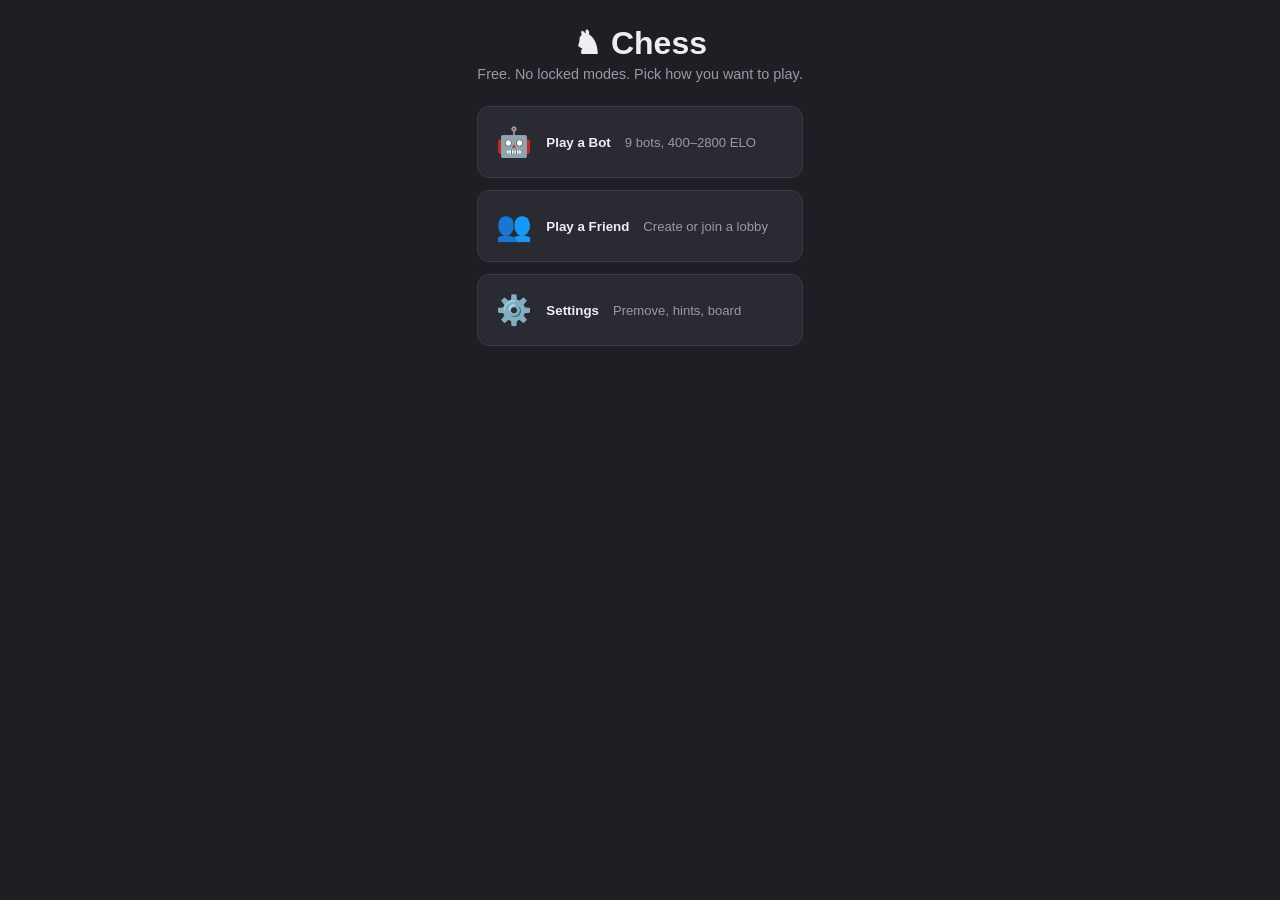
==== index (1).html @ f9cc3b91 "Add files via upload" ====
<!DOCTYPE html>
<html lang="en">
<head>
<meta charset="UTF-8">
<meta name="viewport" content="width=device-width, initial-scale=1.0">
<title>Chess</title>
<link rel="stylesheet" href="style.css">
</head>
<body>

<!-- ============ DASHBOARD ============ -->
<div id="screen-dashboard" class="screen">
  <div class="wrap">
    <h1>♞ Chess</h1>
    <p class="subtitle">Free. No locked modes. Pick how you want to play.</p>
    <div class="card-grid">
      <button class="big-card" data-nav="screen-bot-select">
        <span class="card-icon">🤖</span>
        <span class="card-title">Play a Bot</span>
        <span class="card-desc">9 bots, 400–2800 ELO</span>
      </button>
      <button class="big-card" data-nav="screen-lobby">
        <span class="card-icon">👥</span>
        <span class="card-title">Play a Friend</span>
        <span class="card-desc">Create or join a lobby</span>
      </button>
      <button class="big-card" data-nav="screen-settings">
        <span class="card-icon">⚙️</span>
        <span class="card-title">Settings</span>
        <span class="card-desc">Premove, hints, board</span>
      </button>
    </div>
  </div>
</div>

<!-- ============ BOT SELECT ============ -->
<div id="screen-bot-select" class="screen hidden">
  <div class="wrap">
    <button class="back-btn" data-nav="screen-dashboard">&larr; Back</button>
    <h2>Choose a bot</h2>
    <div id="bot-list" class="bot-list"></div>
  </div>
</div>

<!-- ============ LOBBY ============ -->
<div id="screen-lobby" class="screen hidden">
  <div class="wrap">
    <button class="back-btn" data-nav="screen-dashboard">&larr; Back</button>
    <h2>Play a Friend</h2>
    <p class="subtitle">Pass-and-play on one device, or match PINs across two devices — you each play your own moves on your own board.</p>

    <div class="lobby-tabs">
      <button class="tab-btn active" data-tab="create">Create Lobby</button>
      <button class="tab-btn" data-tab="join">Enter Lobby PIN</button>
    </div>

    <div id="tab-create" class="tab-panel">
      <label class="field-label">Game mode</label>
      <div class="mode-row">
        <button class="mode-btn active" data-mode="normal">Normal Chess</button>
        <button class="mode-btn" data-mode="chaos-locked">⚡ Chaos Mode <span class="lock">🔒</span></button>
      </div>
      <p id="chaos-note" class="hint-text hidden">
        Chaos Mode is visible to both players once unlocked — it's a house-rule variant, not a secret.
      </p>
      <button id="create-lobby-btn" class="primary-btn">Create Lobby</button>
      <div id="lobby-pin-display" class="pin-display hidden"></div>
    </div>

    <div id="tab-join" class="tab-panel hidden">
      <label class="field-label">Enter the PIN your friend gave you</label>
      <input id="join-pin-input" class="pin-input" maxlength="4" placeholder="0000" inputmode="numeric">
      <button id="join-lobby-btn" class="primary-btn">Join</button>
    </div>
  </div>
</div>

<!-- Chaos unlock modal -->
<div id="chaos-unlock-modal" class="modal hidden">
  <div class="modal-content">
    <p>Chaos Mode needs an early-access code.</p>
    <input id="chaos-code-input" class="pin-input" maxlength="4" placeholder="0000" inputmode="numeric">
    <div class="modal-actions">
      <button id="chaos-unlock-cancel" class="secondary-btn">Cancel</button>
      <button id="chaos-unlock-submit" class="primary-btn">Unlock</button>
    </div>
    <p id="chaos-unlock-error" class="error-text hidden">Wrong code.</p>
  </div>
</div>

<!-- Chaos side-assignment modal (shown once unlocked) -->
<div id="chaos-assign-modal" class="modal hidden">
  <div class="modal-content">
    <p>Who gets Chaos Mode? (It'll be shown on-screen to both players.)</p>
    <div class="modal-actions">
      <button id="chaos-assign-white" class="secondary-btn">White only</button>
      <button id="chaos-assign-black" class="secondary-btn">Black only</button>
      <button id="chaos-assign-both" class="secondary-btn">Both</button>
    </div>
  </div>
</div>

<!-- ============ SETTINGS ============ -->
<div id="screen-settings" class="screen hidden">
  <div class="wrap">
    <button class="back-btn" data-nav="screen-dashboard">&larr; Back</button>
    <h2>Settings</h2>

    <div class="settings-list">
      <div class="setting-row">
        <div>
          <div class="setting-title">Allow premove</div>
          <div class="setting-desc">Queue your next move during the bot's turn — it fires automatically on your turn if still legal.</div>
        </div>
        <label class="switch"><input type="checkbox" id="setting-premove"><span class="slider"></span></label>
      </div>

      <div class="setting-row">
        <div>
          <div class="setting-title">Show best move</div>
          <div class="setting-desc">Draws an arrow for the engine's top suggestion on every turn.</div>
        </div>
        <label class="switch"><input type="checkbox" id="setting-hints"><span class="slider"></span></label>
      </div>

      <div class="setting-row">
        <div>
          <div class="setting-title">Auto-flip board</div>
          <div class="setting-desc">Board flips to face whoever's turn it is (local friend games).</div>
        </div>
        <label class="switch"><input type="checkbox" id="setting-autoflip"></label>
      </div>

      <div class="setting-row">
        <div>
          <div class="setting-title">Board theme</div>
          <div class="setting-desc">Change the square colors.</div>
        </div>
        <select id="setting-theme">
          <option value="classic">Classic brown</option>
          <option value="green">Tournament green</option>
          <option value="blue">Ice blue</option>
          <option value="gray">Slate gray</option>
        </select>
      </div>
    </div>
  </div>
</div>

<!-- ============ GAME ============ -->
<div id="screen-game" class="screen hidden">
  <div class="wrap">
    <button class="back-btn" data-nav="screen-dashboard">&larr; Leave game</button>

    <div id="chaos-banner" class="chaos-banner hidden"></div>

    <div class="status-bar">
      <span id="turn-indicator">White to move</span>
      <span id="check-indicator"></span>
    </div>

    <div id="board-wrap" class="board-wrap">
      <div id="board" class="board"></div>
      <svg id="hint-overlay" class="hint-overlay" viewBox="0 0 800 800"></svg>
    </div>

    <div class="controls">
      <button id="undo-btn">Undo</button>
      <button id="reset-btn">New Game</button>
    </div>

    <div class="panels">
      <div class="panel">
        <h3>Captured by White</h3>
        <div id="captured-by-white" class="captured-row"></div>
      </div>
      <div class="panel">
        <h3>Captured by Black</h3>
        <div id="captured-by-black" class="captured-row"></div>
      </div>
    </div>

    <ol id="move-list" class="move-list"></ol>
  </div>
</div>

<!-- Promotion dialog -->
<div id="promotion-modal" class="modal hidden">
  <div class="modal-content">
    <p>Promote pawn to:</p>
    <div class="promotion-choices" id="promotion-choices"></div>
  </div>
</div>

<!-- Game over modal -->
<div id="gameover-modal" class="modal hidden">
  <div class="modal-content">
    <p id="gameover-text">Game over</p>
    <div class="modal-actions">
      <button id="gameover-rematch" class="primary-btn">Rematch</button>
      <button id="gameover-dashboard" class="secondary-btn">Dashboard</button>
    </div>
  </div>
</div>

<script src="rules.js"></script>
<script src="bot.js"></script>
<script src="app.js"></script>
</body>
</html>
---- style.css ----
:root {
  --light-square: #f0d9b5;
  --dark-square: #b58863;
  --board-border: #3a2b1d;
  --highlight-move: rgba(80, 160, 80, 0.55);
  --highlight-select: rgba(255, 215, 0, 0.55);
  --highlight-check: rgba(220, 60, 60, 0.65);
  --highlight-last: rgba(80, 130, 220, 0.35);
  --bg: #1e1e24;
  --panel-bg: #2a2a33;
  --panel-bg-2: #34343f;
  --text: #eceef1;
  --muted: #9a9aa5;
  --accent: #5b8def;
  --danger: #e05b5b;
  --chaos: #c44dff;
}

[data-theme="green"]  { --light-square: #eeeed2; --dark-square: #769656; }
[data-theme="blue"]   { --light-square: #dce8f2; --dark-square: #5b86a8; }
[data-theme="gray"]   { --light-square: #e3e3e3; --dark-square: #7a7a7a; }

* { box-sizing: border-box; }

body {
  margin: 0;
  padding: 24px 16px 60px;
  background: var(--bg);
  color: var(--text);
  font-family: -apple-system, BlinkMacSystemFont, "Segoe UI", Roboto, Helvetica, Arial, sans-serif;
  display: flex;
  justify-content: center;
}

.wrap { width: 100%; max-width: 560px; }
.screen.hidden { display: none; }

h1 { text-align: center; margin: 0 0 4px; font-weight: 600; }
h2 { margin: 0 0 14px; font-weight: 600; }
.subtitle { text-align: center; color: var(--muted); margin: 0 0 24px; font-size: 0.9rem; }

/* ---------- Dashboard ---------- */
.card-grid { display: flex; flex-direction: column; gap: 12px; }

.big-card {
  display: flex;
  align-items: center;
  gap: 14px;
  background: var(--panel-bg);
  border: 1px solid #3a3a46;
  border-radius: 12px;
  padding: 18px;
  color: var(--text);
  cursor: pointer;
  text-align: left;
}
.big-card:hover { background: var(--panel-bg-2); }
.card-icon { font-size: 1.8rem; }
.card-title { font-weight: 600; display: block; }
.card-desc { color: var(--muted); font-size: 0.82rem; display: block; }
.big-card > span:not(.card-icon) { display: flex; flex-direction: column; }

.back-btn {
  background: none; border: none; color: var(--accent);
  font-size: 0.9rem; cursor: pointer; padding: 0; margin-bottom: 14px;
}

/* ---------- Bot list ---------- */
.bot-list { display: flex; flex-direction: column; gap: 8px; }
.bot-row {
  display: flex; align-items: center; justify-content: space-between;
  background: var(--panel-bg); border-radius: 10px; padding: 12px 16px; cursor: pointer;
}
.bot-row:hover { background: var(--panel-bg-2); }
.bot-name { font-weight: 600; }
.bot-elo { color: var(--accent); font-size: 0.85rem; font-weight: 600; }

/* ---------- Lobby ---------- */
.lobby-tabs { display: flex; gap: 6px; margin-bottom: 18px; }
.tab-btn {
  flex: 1; background: var(--panel-bg); border: none; color: var(--muted);
  padding: 10px; border-radius: 8px; cursor: pointer; font-size: 0.9rem;
}
.tab-btn.active { background: var(--accent); color: white; }
.tab-panel.hidden { display: none; }

.field-label { display: block; font-size: 0.85rem; color: var(--muted); margin-bottom: 8px; }

.mode-row { display: flex; gap: 8px; margin-bottom: 8px; }
.mode-btn {
  flex: 1; background: var(--panel-bg); border: 1px solid #3a3a46; color: var(--text);
  padding: 12px; border-radius: 8px; cursor: pointer; font-size: 0.9rem;
}
.mode-btn.active { border-color: var(--accent); background: var(--panel-bg-2); }
.mode-btn .lock { margin-left: 4px; opacity: 0.7; }

.hint-text { color: var(--muted); font-size: 0.8rem; margin: 4px 0 16px; }
.error-text { color: var(--danger); font-size: 0.85rem; margin-top: 8px; }

.primary-btn {
  width: 100%; background: var(--accent); border: none; color: white;
  padding: 12px; border-radius: 8px; font-size: 0.95rem; cursor: pointer; margin-top: 10px;
}
.secondary-btn {
  background: var(--panel-bg-2); border: 1px solid #45454f; color: var(--text);
  padding: 10px 16px; border-radius: 8px; cursor: pointer; font-size: 0.9rem;
}

.pin-display {
  margin-top: 16px; text-align: center; background: var(--panel-bg);
  border-radius: 10px; padding: 16px;
}
.pin-display .pin-value { font-size: 2rem; letter-spacing: 0.3em; font-weight: 700; }

.pin-input {
  width: 100%; font-size: 1.4rem; text-align: center; letter-spacing: 0.3em;
  padding: 10px; border-radius: 8px; border: 1px solid #45454f;
  background: var(--panel-bg); color: var(--text);
}

/* ---------- Settings ---------- */
.settings-list { display: flex; flex-direction: column; gap: 14px; }
.setting-row {
  display: flex; align-items: center; justify-content: space-between; gap: 16px;
  background: var(--panel-bg); border-radius: 10px; padding: 14px 16px;
}
.setting-title { font-weight: 600; font-size: 0.92rem; }
.setting-desc { color: var(--muted); font-size: 0.78rem; margin-top: 2px; }

.switch { position: relative; display: inline-block; width: 42px; height: 24px; flex-shrink: 0; }
.switch input { opacity: 0; width: 0; height: 0; }
.slider {
  position: absolute; cursor: pointer; inset: 0; background: #45454f;
  border-radius: 24px; transition: 0.15s;
}
.slider::before {
  content: ""; position: absolute; height: 18px; width: 18px; left: 3px; bottom: 3px;
  background: white; border-radius: 50%; transition: 0.15s;
}
.switch input:checked + .slider { background: var(--accent); }
.switch input:checked + .slider::before { transform: translateX(18px); }

select#setting-theme {
  background: var(--panel-bg-2); color: var(--text); border: 1px solid #45454f;
  border-radius: 6px; padding: 6px 8px;
}

/* ---------- Game ---------- */
.chaos-banner {
  background: linear-gradient(90deg, var(--chaos), #8a2be2);
  color: white; text-align: center; padding: 8px; border-radius: 8px;
  font-weight: 600; font-size: 0.85rem; margin-bottom: 10px;
}
.chaos-banner.hidden { display: none; }

.status-bar {
  display: flex; justify-content: space-between; align-items: center;
  margin-bottom: 10px; font-size: 0.95rem; color: var(--muted);
}
#check-indicator { color: #ff6b6b; font-weight: 600; }

.board-wrap { position: relative; width: 100%; }

.board {
  display: grid; grid-template-columns: repeat(8, 1fr); grid-template-rows: repeat(8, 1fr);
  width: 100%; aspect-ratio: 1 / 1; border: 6px solid var(--board-border);
  border-radius: 4px; overflow: hidden; user-select: none;
}

.hint-overlay {
  position: absolute; inset: 0; width: 100%; height: 100%; pointer-events: none;
}

.square {
  position: relative; display: flex; align-items: center; justify-content: center;
  font-size: clamp(22px, 6vw, 42px); cursor: pointer; line-height: 1;
}
.square.light { background: var(--light-square); }
.square.dark  { background: var(--dark-square); }
.square.selected::after { content: ""; position: absolute; inset: 0; background: var(--highlight-select); }
.square.last-move::after { content: ""; position: absolute; inset: 0; background: var(--highlight-last); }
.square.in-check::after { content: ""; position: absolute; inset: 0; background: var(--highlight-check); }
.square.premove::after { content: ""; position: absolute; inset: 0; background: rgba(196, 77, 255, 0.35); }

.square .move-dot {
  position: absolute; width: 26%; height: 26%; border-radius: 50%; background: var(--highlight-move); pointer-events: none;
}
.square .capture-ring {
  position: absolute; inset: 6%; border-radius: 50%; border: 4px solid var(--highlight-move); pointer-events: none;
}

.piece { position: relative; z-index: 1; pointer-events: none; }
.piece.white { color: #fff; text-shadow: 0 1px 2px rgba(0,0,0,0.6); }
.piece.black { color: #111; text-shadow: 0 1px 1px rgba(255,255,255,0.25); }

.coord-rank, .coord-file { position: absolute; font-size: 10px; opacity: 0.6; pointer-events: none; }
.coord-rank { top: 2px; left: 3px; }
.coord-file { bottom: 2px; right: 3px; }

.controls { display: flex; align-items: center; gap: 10px; margin: 14px 0; flex-wrap: wrap; }
button { font-family: inherit; }
.controls button {
  background: var(--accent); border: none; color: white; padding: 8px 16px;
  border-radius: 6px; font-size: 0.9rem; cursor: pointer;
}
.controls button:hover { filter: brightness(1.08); }

.panels { display: grid; grid-template-columns: 1fr 1fr; gap: 10px; margin-top: 16px; }
.panel { background: var(--panel-bg); border-radius: 8px; padding: 10px 12px; }
.panel h3 { margin: 0 0 6px; font-size: 0.8rem; color: var(--muted); font-weight: 500; }
.captured-row { font-size: 1.3rem; min-height: 1.6rem; line-height: 1; }

.move-list {
  margin-top: 16px; background: var(--panel-bg); border-radius: 8px;
  padding: 10px 14px 10px 32px; max-height: 160px; overflow-y: auto; font-size: 0.85rem; columns: 2;
}
.move-list li { margin-bottom: 3px; }

/* ---------- Modals ---------- */
.modal { position: fixed; inset: 0; background: rgba(0,0,0,0.55); display: flex; align-items: center; justify-content: center; z-index: 10; }
.modal.hidden { display: none; }
.modal-content { background: var(--panel-bg); padding: 22px 26px; border-radius: 10px; text-align: center; max-width: 320px; }
.modal-actions { display: flex; gap: 10px; margin-top: 14px; justify-content: center; flex-wrap: wrap; }

.promotion-choices { display: flex; gap: 10px; margin-top: 10px; }
.promotion-choices button {
  font-size: 1.6rem; padding: 6px 12px; background: var(--light-square); color: #222;
  border: none; border-radius: 6px; cursor: pointer;
}
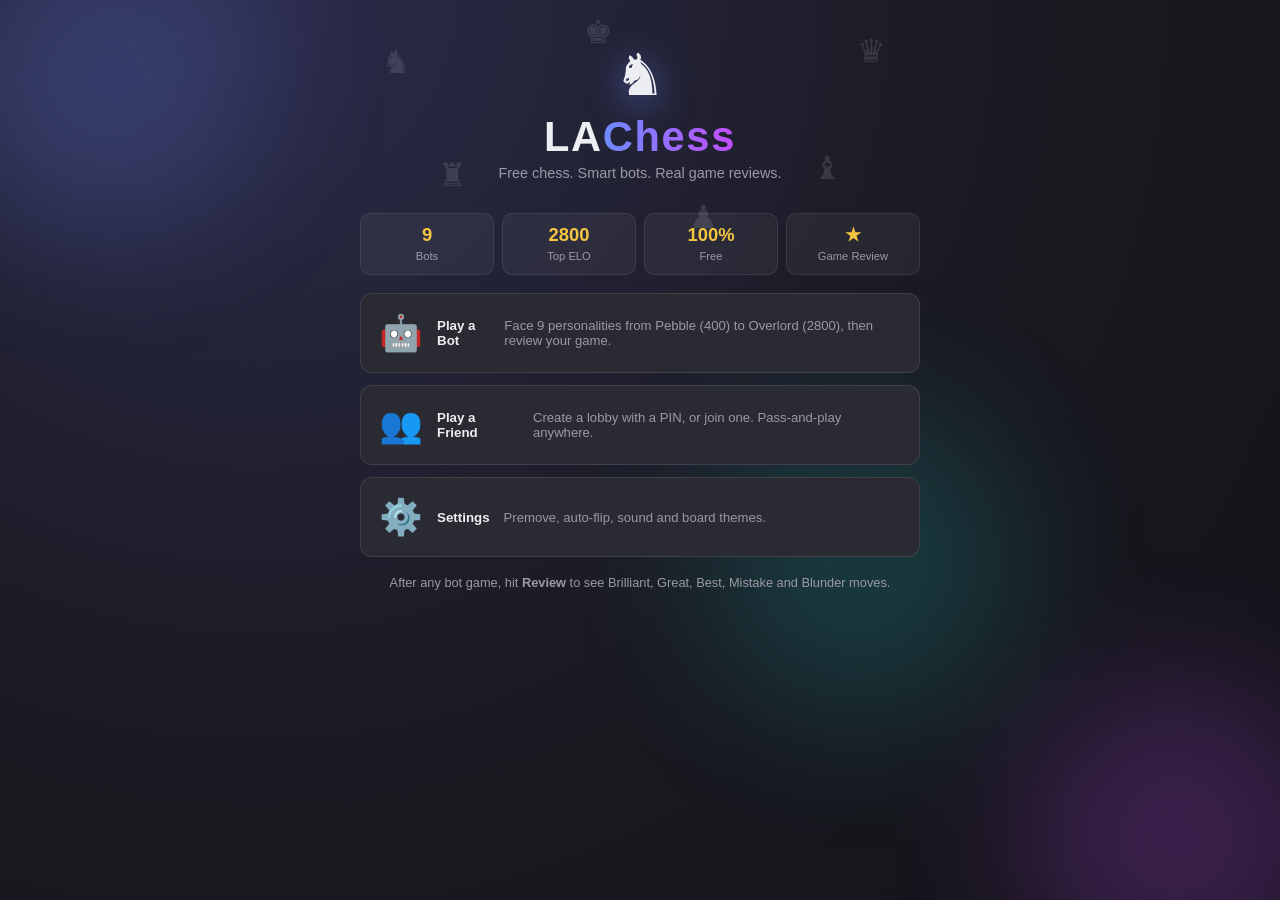
==== commit b463ae80: "Add files via upload" ====
--- a/index (1).html
+++ b/index (1).html
@@ -3,33 +3,46 @@
 <head>
 <meta charset="UTF-8">
 <meta name="viewport" content="width=device-width, initial-scale=1.0">
-<title>Chess</title>
+<title>LAChess</title>
 <link rel="stylesheet" href="style.css">
+<link rel="stylesheet" href="lachess.css">
 </head>
 <body>
-
-<!-- ============ DASHBOARD ============ -->
+<div class="bg-orbs"><i></i><i></i><i></i></div>
+
+<!-- ============ HOME ============ -->
 <div id="screen-dashboard" class="screen">
   <div class="wrap">
-    <h1>♞ Chess</h1>
-    <p class="subtitle">Free. No locked modes. Pick how you want to play.</p>
+    <div class="hero">
+      <div class="hero-pieces"><span>♞</span><span>♛</span><span>♜</span><span>♝</span><span>♚</span><span>♟</span></div>
+      <div class="logo">♞</div>
+      <h1 class="brand">LA<span>Chess</span></h1>
+      <p class="subtitle">Free chess. Smart bots. Real game reviews.</p>
+    </div>
+    <div class="stats">
+      <div><b>9</b><small>Bots</small></div>
+      <div><b>2800</b><small>Top ELO</small></div>
+      <div><b>100%</b><small>Free</small></div>
+      <div><b>★</b><small>Game Review</small></div>
+    </div>
     <div class="card-grid">
-      <button class="big-card" data-nav="screen-bot-select">
+      <button class="big-card c1" data-nav="screen-bot-select">
         <span class="card-icon">🤖</span>
         <span class="card-title">Play a Bot</span>
-        <span class="card-desc">9 bots, 400–2800 ELO</span>
+        <span class="card-desc">Face 9 personalities from Pebble (400) to Overlord (2800), then review your game.</span>
       </button>
-      <button class="big-card" data-nav="screen-lobby">
+      <button class="big-card c2" data-nav="screen-lobby">
         <span class="card-icon">👥</span>
         <span class="card-title">Play a Friend</span>
-        <span class="card-desc">Create or join a lobby</span>
+        <span class="card-desc">Create a lobby with a PIN, or join one. Pass-and-play anywhere.</span>
       </button>
-      <button class="big-card" data-nav="screen-settings">
+      <button class="big-card c3" data-nav="screen-settings">
         <span class="card-icon">⚙️</span>
         <span class="card-title">Settings</span>
-        <span class="card-desc">Premove, hints, board</span>
+        <span class="card-desc">Premove, auto-flip, sound and board themes.</span>
       </button>
     </div>
+    <p class="foot">After any bot game, hit <b>Review</b> to see Brilliant, Great, Best, Mistake and Blunder moves.</p>
   </div>
 </div>
 
@@ -47,26 +60,21 @@
   <div class="wrap">
     <button class="back-btn" data-nav="screen-dashboard">&larr; Back</button>
     <h2>Play a Friend</h2>
-    <p class="subtitle">Pass-and-play on one device, or match PINs across two devices — you each play your own moves on your own board.</p>
-
+    <p class="subtitle">Pass-and-play on one device, or match PINs across two devices.</p>
     <div class="lobby-tabs">
       <button class="tab-btn active" data-tab="create">Create Lobby</button>
       <button class="tab-btn" data-tab="join">Enter Lobby PIN</button>
     </div>
-
     <div id="tab-create" class="tab-panel">
       <label class="field-label">Game mode</label>
       <div class="mode-row">
         <button class="mode-btn active" data-mode="normal">Normal Chess</button>
         <button class="mode-btn" data-mode="chaos-locked">⚡ Chaos Mode <span class="lock">🔒</span></button>
       </div>
-      <p id="chaos-note" class="hint-text hidden">
-        Chaos Mode is visible to both players once unlocked — it's a house-rule variant, not a secret.
-      </p>
+      <p id="chaos-note" class="hint-text hidden"></p>
       <button id="create-lobby-btn" class="primary-btn">Create Lobby</button>
       <div id="lobby-pin-display" class="pin-display hidden"></div>
     </div>
-
     <div id="tab-join" class="tab-panel hidden">
       <label class="field-label">Enter the PIN your friend gave you</label>
       <input id="join-pin-input" class="pin-input" maxlength="4" placeholder="0000" inputmode="numeric">
@@ -75,7 +83,6 @@
   </div>
 </div>
 
-<!-- Chaos unlock modal -->
 <div id="chaos-unlock-modal" class="modal hidden">
   <div class="modal-content">
     <p>Chaos Mode needs an early-access code.</p>
@@ -88,15 +95,22 @@
   </div>
 </div>
 
-<!-- Chaos side-assignment modal (shown once unlocked) -->
+<!-- Chaos setup: who gets it + the best-move arrow (Chaos only) -->
 <div id="chaos-assign-modal" class="modal hidden">
   <div class="modal-content">
-    <p>Who gets Chaos Mode? (It'll be shown on-screen to both players.)</p>
+    <p>Who gets Chaos Mode?</p>
     <div class="modal-actions">
       <button id="chaos-assign-white" class="secondary-btn">White only</button>
       <button id="chaos-assign-black" class="secondary-btn">Black only</button>
       <button id="chaos-assign-both" class="secondary-btn">Both</button>
     </div>
+    <div class="setting-row chaos-opt">
+      <div>
+        <div class="setting-title">Best-move arrow</div>
+        <div class="setting-desc">Chaos Mode only: shows a small arrow for the engine's top move.</div>
+      </div>
+      <label class="switch"><input type="checkbox" id="setting-hints"><span class="slider"></span></label>
+    </div>
   </div>
 </div>
 
@@ -105,37 +119,25 @@
   <div class="wrap">
     <button class="back-btn" data-nav="screen-dashboard">&larr; Back</button>
     <h2>Settings</h2>
-
     <div class="settings-list">
       <div class="setting-row">
-        <div>
-          <div class="setting-title">Allow premove</div>
-          <div class="setting-desc">Queue your next move during the bot's turn — it fires automatically on your turn if still legal.</div>
-        </div>
+        <div><div class="setting-title">Allow premove</div>
+        <div class="setting-desc">Queue your next move during the bot's turn.</div></div>
         <label class="switch"><input type="checkbox" id="setting-premove"><span class="slider"></span></label>
       </div>
-
-      <div class="setting-row">
-        <div>
-          <div class="setting-title">Show best move</div>
-          <div class="setting-desc">Draws an arrow for the engine's top suggestion on every turn.</div>
-        </div>
-        <label class="switch"><input type="checkbox" id="setting-hints"><span class="slider"></span></label>
-      </div>
-
-      <div class="setting-row">
-        <div>
-          <div class="setting-title">Auto-flip board</div>
-          <div class="setting-desc">Board flips to face whoever's turn it is (local friend games).</div>
-        </div>
-        <label class="switch"><input type="checkbox" id="setting-autoflip"></label>
-      </div>
-
-      <div class="setting-row">
-        <div>
-          <div class="setting-title">Board theme</div>
-          <div class="setting-desc">Change the square colors.</div>
-        </div>
+      <div class="setting-row">
+        <div><div class="setting-title">Auto-flip board</div>
+        <div class="setting-desc">Board faces whoever's turn it is (friend games).</div></div>
+        <label class="switch"><input type="checkbox" id="setting-autoflip"><span class="slider"></span></label>
+      </div>
+      <div class="setting-row">
+        <div><div class="setting-title">Sound</div>
+        <div class="setting-desc">Short tones for moves, captures and check.</div></div>
+        <label class="switch"><input type="checkbox" id="setting-sound"><span class="slider"></span></label>
+      </div>
+      <div class="setting-row">
+        <div><div class="setting-title">Board theme</div>
+        <div class="setting-desc">Change the square colors.</div></div>
         <select id="setting-theme">
           <option value="classic">Classic brown</option>
           <option value="green">Tournament green</option>
@@ -151,40 +153,54 @@
 <div id="screen-game" class="screen hidden">
   <div class="wrap">
     <button class="back-btn" data-nav="screen-dashboard">&larr; Leave game</button>
-
     <div id="chaos-banner" class="chaos-banner hidden"></div>
-
+    <div id="opponent-line" class="opponent-line hidden"></div>
     <div class="status-bar">
       <span id="turn-indicator">White to move</span>
       <span id="check-indicator"></span>
-    </div>
-
+      <span id="material-indicator" class="material-indicator"></span>
+    </div>
     <div id="board-wrap" class="board-wrap">
       <div id="board" class="board"></div>
       <svg id="hint-overlay" class="hint-overlay" viewBox="0 0 800 800"></svg>
     </div>
-
     <div class="controls">
       <button id="undo-btn">Undo</button>
       <button id="reset-btn">New Game</button>
-    </div>
-
+      <button id="review-btn" class="review-btn">★ Review</button>
+    </div>
     <div class="panels">
-      <div class="panel">
-        <h3>Captured by White</h3>
-        <div id="captured-by-white" class="captured-row"></div>
-      </div>
-      <div class="panel">
-        <h3>Captured by Black</h3>
-        <div id="captured-by-black" class="captured-row"></div>
-      </div>
-    </div>
-
+      <div class="panel"><h3>Captured by White</h3><div id="captured-by-white" class="captured-row"></div></div>
+      <div class="panel"><h3>Captured by Black</h3><div id="captured-by-black" class="captured-row"></div></div>
+    </div>
     <ol id="move-list" class="move-list"></ol>
   </div>
 </div>
 
-<!-- Promotion dialog -->
+<!-- ============ REVIEW ============ -->
+<div id="screen-review" class="screen hidden">
+  <div class="wrap">
+    <button class="back-btn" data-nav="screen-dashboard">&larr; Home</button>
+    <h2>Game Review</h2>
+    <p id="review-result" class="subtitle"></p>
+    <div id="review-progress" class="progress hidden"><div></div></div>
+    <div id="review-body" class="hidden">
+      <div class="acc-row">
+        <div class="acc"><b id="acc-w">–</b><small>White accuracy</small></div>
+        <div class="acc"><b id="acc-b">–</b><small>Black accuracy</small></div>
+      </div>
+      <div id="review-counts" class="counts"></div>
+      <div id="review-board" class="board mini"></div>
+      <p id="review-note" class="rv-note"></p>
+      <div class="controls">
+        <button id="rv-prev">◀ Prev</button>
+        <button id="rv-next">Next ▶</button>
+      </div>
+      <ol id="review-moves" class="rv-moves"></ol>
+    </div>
+  </div>
+</div>
+
 <div id="promotion-modal" class="modal hidden">
   <div class="modal-content">
     <p>Promote pawn to:</p>
@@ -192,13 +208,13 @@
   </div>
 </div>
 
-<!-- Game over modal -->
 <div id="gameover-modal" class="modal hidden">
   <div class="modal-content">
     <p id="gameover-text">Game over</p>
     <div class="modal-actions">
-      <button id="gameover-rematch" class="primary-btn">Rematch</button>
-      <button id="gameover-dashboard" class="secondary-btn">Dashboard</button>
+      <button id="gameover-review" class="primary-btn">★ Review game</button>
+      <button id="gameover-rematch" class="secondary-btn">Rematch</button>
+      <button id="gameover-dashboard" class="secondary-btn">Home</button>
     </div>
   </div>
 </div>
@@ -206,5 +222,6 @@
 <script src="rules.js"></script>
 <script src="bot.js"></script>
 <script src="app.js"></script>
+<script src="review.js"></script>
 </body>
 </html>
--- a/style.css
+++ b/style.css
@@ -227,3 +227,14 @@
   font-size: 1.6rem; padding: 6px 12px; background: var(--light-square); color: #222;
   border: none; border-radius: 6px; cursor: pointer;
 }
+.piece-img {
+  width: 80%;
+  height: 80%;
+  object-fit: contain;
+  pointer-events: none;
+  user-select: none;
+  display: block;
+  margin: auto;
+}
+.piece-img.small { width: 22px; height: 22px; }
+#promotion-choices .piece-img { width: 48px; height: 48px; }
--- a/lachess.css
+++ b/lachess.css
@@ -0,0 +1,90 @@
+/* LAChess theme: loaded after style.css */
+:root { --accent: #6c8cff; --gold: #f5c542; --teal: #1baca6; }
+body { background: radial-gradient(circle at 20% 0%, #2b2b4a 0%, #1a1a22 55%, #121217 100%); min-height: 100vh; }
+
+/* animated background orbs */
+.bg-orbs { position: fixed; inset: 0; z-index: -1; overflow: hidden; pointer-events: none; }
+.bg-orbs i { position: absolute; width: 320px; height: 320px; border-radius: 50%; filter: blur(70px); opacity: .22; animation: drift 14s ease-in-out infinite alternate; }
+.bg-orbs i:nth-child(1) { background: #6c8cff; top: -80px; left: -60px; }
+.bg-orbs i:nth-child(2) { background: #c44dff; bottom: -100px; right: -60px; animation-delay: -5s; }
+.bg-orbs i:nth-child(3) { background: #1baca6; top: 45%; left: 55%; animation-delay: -9s; }
+@keyframes drift { to { transform: translate(60px, 40px) scale(1.2); } }
+
+/* screens slide in */
+.screen:not(.hidden) .wrap { animation: slideIn .35s ease both; }
+@keyframes slideIn { from { opacity: 0; transform: translateY(14px); } to { opacity: 1; transform: none; } }
+
+/* hero */
+.hero { position: relative; text-align: center; padding: 18px 0 8px; }
+.hero-pieces span { position: absolute; font-size: 2rem; opacity: .13; animation: floaty 6s ease-in-out infinite; }
+.hero-pieces span:nth-child(1) { left: 4%; top: 10%; }
+.hero-pieces span:nth-child(2) { right: 6%; top: 4%; animation-delay: -1s; }
+.hero-pieces span:nth-child(3) { left: 14%; top: 70%; animation-delay: -2s; }
+.hero-pieces span:nth-child(4) { right: 14%; top: 66%; animation-delay: -3s; }
+.hero-pieces span:nth-child(5) { left: 40%; top: -6%; animation-delay: -4s; }
+.hero-pieces span:nth-child(6) { right: 36%; top: 92%; animation-delay: -5s; }
+@keyframes floaty { 50% { transform: translateY(-14px) rotate(8deg); } }
+.logo { font-size: 3.6rem; display: inline-block; animation: bob 3s ease-in-out infinite; filter: drop-shadow(0 6px 18px rgba(108,140,255,.6)); }
+@keyframes bob { 50% { transform: translateY(-8px) rotate(-6deg); } }
+.brand { font-size: 2.6rem; letter-spacing: .04em; margin: 4px 0; }
+.brand span { background: linear-gradient(90deg, #6c8cff, #c44dff, #1baca6, #6c8cff); background-size: 300% 100%; -webkit-background-clip: text; background-clip: text; color: transparent; animation: shine 6s linear infinite; }
+@keyframes shine { to { background-position: 300% 0; } }
+
+.stats { display: grid; grid-template-columns: repeat(4, 1fr); gap: 8px; margin: 0 0 18px; }
+.stats div { background: rgba(255,255,255,.05); border: 1px solid rgba(255,255,255,.08); border-radius: 10px; padding: 10px 4px; text-align: center; animation: slideIn .5s ease both; }
+.stats b { display: block; font-size: 1.15rem; color: var(--gold); }
+.stats small { color: var(--muted); font-size: .7rem; }
+
+.big-card { position: relative; overflow: hidden; border: 1px solid rgba(255,255,255,.1); backdrop-filter: blur(4px); transition: transform .2s, box-shadow .2s, border-color .2s; animation: slideIn .5s ease both; }
+.big-card.c2 { animation-delay: .08s; } .big-card.c3 { animation-delay: .16s; }
+.big-card:hover { transform: translateY(-4px) scale(1.01); border-color: var(--accent); box-shadow: 0 10px 30px rgba(108,140,255,.25); }
+.big-card::after { content: ""; position: absolute; top: 0; left: -80%; width: 50%; height: 100%; background: linear-gradient(100deg, transparent, rgba(255,255,255,.14), transparent); transform: skewX(-20deg); transition: left .6s; }
+.big-card:hover::after { left: 130%; }
+.card-icon { font-size: 2.2rem; transition: transform .25s; }
+.big-card:hover .card-icon { transform: scale(1.2) rotate(-8deg); }
+.foot { text-align: center; color: var(--muted); font-size: .8rem; margin-top: 18px; }
+
+.bot-row { transition: transform .15s, background .15s; }
+.bot-row:hover { transform: translateX(4px); }
+.bot-avatar { font-size: 1.6rem; margin-right: 12px; }
+.bot-info { flex: 1; display: flex; flex-direction: column; }
+.bot-tagline { color: var(--muted); font-size: .76rem; }
+
+/* board effects */
+.board { box-shadow: 0 12px 40px rgba(0,0,0,.45); }
+.square .piece-img { animation: pop .2s ease; transition: transform .12s; }
+.square:hover .piece-img { transform: scale(1.08); }
+@keyframes pop { from { transform: scale(.6); opacity: 0; } to { transform: none; opacity: 1; } }
+.square.in-check { animation: pulse 1s ease-in-out infinite; }
+@keyframes pulse { 50% { filter: brightness(1.35); } }
+.square.selected { box-shadow: inset 0 0 0 3px rgba(255,215,0,.8); }
+.move-dot { animation: pop .2s ease; }
+.modal-content { animation: pop .25s ease; box-shadow: 0 20px 60px rgba(0,0,0,.5); }
+.primary-btn, .controls button, .secondary-btn { transition: transform .12s, filter .12s; }
+.primary-btn:hover, .controls button:hover, .secondary-btn:hover { transform: translateY(-2px); filter: brightness(1.12); }
+.primary-btn:active, .controls button:active { transform: scale(.97); }
+.review-btn { background: linear-gradient(90deg, #1baca6, #6c8cff) !important; }
+.chaos-opt { margin-top: 14px; text-align: left; }
+
+/* review */
+.progress { height: 8px; background: var(--panel-bg-2); border-radius: 8px; overflow: hidden; margin: 16px 0; }
+.progress div { height: 100%; width: 0; background: linear-gradient(90deg, #1baca6, #6c8cff); transition: width .2s; }
+.acc-row { display: flex; gap: 10px; margin-bottom: 12px; }
+.acc { flex: 1; background: var(--panel-bg); border-radius: 10px; padding: 12px; text-align: center; }
+.acc b { display: block; font-size: 1.7rem; color: var(--gold); }
+.acc small { color: var(--muted); }
+.counts { background: var(--panel-bg); border-radius: 10px; padding: 8px 12px; margin-bottom: 12px; }
+.cnt { display: flex; align-items: center; gap: 8px; padding: 4px 0; font-size: .88rem; }
+.cnt span:nth-child(2) { flex: 1; }
+.cnt b { min-width: 24px; text-align: center; }
+.bdg { width: 22px; height: 22px; flex-shrink: 0; }
+.board.mini { max-width: 380px; margin: 0 auto; }
+.board.mini .square { cursor: default; }
+.square.best-sq::after { content: ""; position: absolute; inset: 0; background: rgba(46,204,113,.45); }
+.rv-note { text-align: center; min-height: 2.4em; margin: 10px 0 0; font-size: .92rem; }
+.rv-moves { list-style: none; padding: 0; margin: 10px 0 0; max-height: 220px; overflow-y: auto; background: var(--panel-bg); border-radius: 10px; }
+.rv-moves li { display: flex; align-items: center; gap: 8px; padding: 7px 12px; cursor: pointer; font-size: .88rem; }
+.rv-moves li:hover { background: var(--panel-bg-2); }
+.rv-moves li.on { background: var(--accent); color: #fff; }
+.rv-moves .mn { color: var(--muted); min-width: 28px; }
+.badge-pop { animation: pop .3s ease; }
